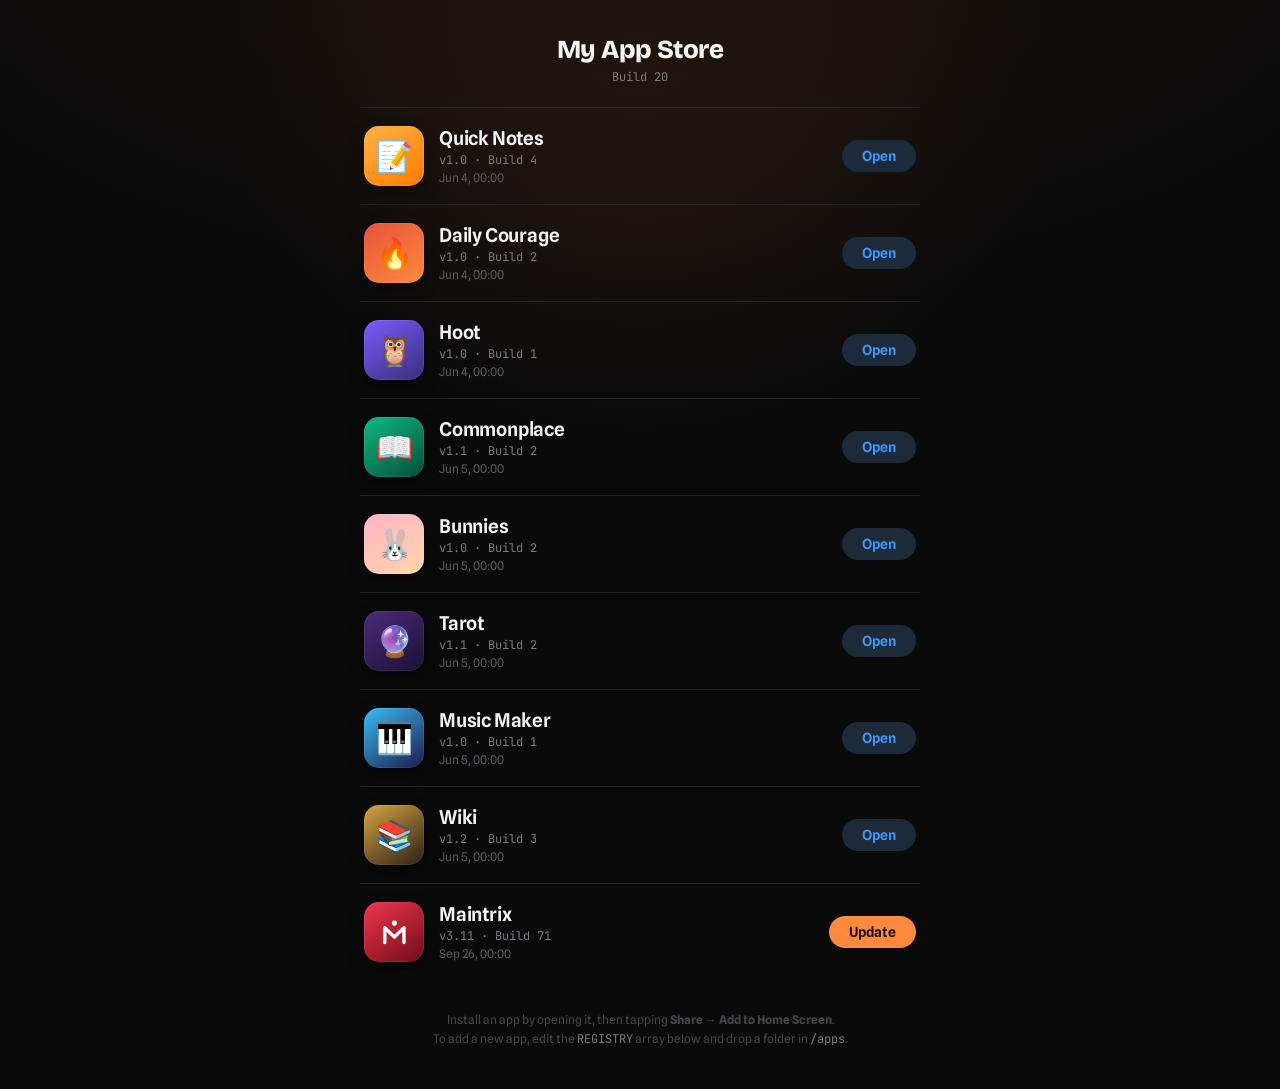
==== store/index.html @ 428ab2d7 "Maintrix 3.11 Co-Authored-By: Claude Opus 5.5 <noreply@anthropic.com>" ====
<!DOCTYPE html>
<html lang="en">
<head>
<meta charset="UTF-8">
<meta name="viewport" content="width=device-width, initial-scale=1, viewport-fit=cover">
<title>My App Store</title>

<!-- Makes THIS store installable to the home screen on iOS -->
<meta name="apple-mobile-web-app-capable" content="yes">
<meta name="apple-mobile-web-app-status-bar-style" content="black-translucent">
<meta name="apple-mobile-web-app-title" content="App Store">
<meta name="theme-color" content="#0a0a0b">
<link rel="manifest" href="manifest.json">
<link rel="apple-touch-icon" sizes="180x180" href="apple-touch-icon.png">

<link rel="preconnect" href="https://fonts.googleapis.com">
<link rel="preconnect" href="https://fonts.gstatic.com" crossorigin>
<link href="https://fonts.googleapis.com/css2?family=Bricolage+Grotesque:opsz,wght@12..96,500;12..96,700;12..96,800&family=Spline+Sans:wght@400;500;600&family=JetBrains+Mono:wght@500&display=swap" rel="stylesheet">

<style>
  :root{
    --bg:#0a0a0b;
    --surface:#141416;
    --surface-2:#1c1c1f;
    --line:#262629;
    --text:#f4f4f5;
    --muted:#7c7c84;
    --accent:#ff8a3d;        /* warm amber — your build, not Apple's */
    --accent-soft:#ff8a3d22;
    --blue:#3d9bff;          /* "Open" actions */
  }
  *{box-sizing:border-box;margin:0;padding:0;-webkit-tap-highlight-color:transparent;}
  body{
    background:var(--bg);
    color:var(--text);
    font-family:'Spline Sans',sans-serif;
    min-height:100vh;
    padding:max(20px,env(safe-area-inset-top)) 18px calc(40px + env(safe-area-inset-bottom));
    background-image:
      radial-gradient(120% 80% at 50% -10%, #1a120c 0%, transparent 55%),
      radial-gradient(circle at 50% 0%, var(--accent-soft) 0%, transparent 40%);
    background-attachment:fixed;
  }
  header{text-align:center;padding:14px 0 22px;}
  header h1{
    font-family:'Bricolage Grotesque',sans-serif;
    font-weight:800;
    font-size:26px;
    letter-spacing:-.02em;
  }
  header .build{
    font-family:'JetBrains Mono',monospace;
    font-size:12px;
    color:var(--muted);
    margin-top:4px;
  }
  .divider{height:1px;background:var(--line);max-width:560px;margin:0 auto;}
  .list{max-width:560px;margin:0 auto;}
  .app{
    display:flex;align-items:center;gap:15px;
    padding:18px 4px;
    border-bottom:1px solid var(--line);
    animation:rise .5s cubic-bezier(.2,.7,.2,1) backwards;
  }
  .app:last-child{border-bottom:none;}
  .icon{
    width:60px;height:60px;flex:0 0 60px;
    border-radius:15px;
    display:grid;place-items:center;
    font-size:30px;line-height:1;
    box-shadow:inset 0 0 0 1px #ffffff14, 0 6px 16px #0006;
  }
  .meta{flex:1;min-width:0;}
  .meta h2{font-size:19px;font-weight:600;letter-spacing:-.01em;}
  .meta .ver{
    font-family:'JetBrains Mono',monospace;
    font-size:12px;color:var(--muted);margin-top:3px;
  }
  .meta .date{font-size:12px;color:#5a5a61;margin-top:2px;}
  .btn{
    flex:0 0 auto;
    border:none;cursor:pointer;
    font-family:'Spline Sans',sans-serif;font-weight:600;font-size:14px;
    padding:8px 20px;border-radius:30px;
    transition:transform .12s ease, filter .12s ease;
    text-decoration:none;
  }
  .btn:active{transform:scale(.94);}
  .btn.open{background:#1d2a3a;color:var(--blue);}
  .btn.update{background:var(--accent);color:#1a0d04;}
  .btn.update:hover{filter:brightness(1.08);}
  footer{
    max-width:560px;margin:30px auto 0;
    text-align:center;color:#46464d;font-size:12px;line-height:1.6;
  }
  footer code{font-family:'JetBrains Mono',monospace;color:var(--muted);}
  @keyframes rise{from{opacity:0;transform:translateY(10px);}to{opacity:1;transform:none;}}
</style>
</head>
<body>

<header>
  <h1>My App Store</h1>
  <div class="build" id="build">Build 1</div>
</header>
<div class="divider"></div>

<main class="list" id="list"></main>

<footer>
  Install an app by opening it, then tapping <strong>Share → Add to Home Screen</strong>.<br>
  To add a new app, edit the <code>REGISTRY</code> array below and drop a folder in <code>/apps</code>.
</footer>

<script>
  /* ──────────────────────────────────────────────────────────
     THE REGISTRY — this is your store. One entry per app.
     Point Claude Code here: "add an app to the REGISTRY and
     scaffold its folder under /apps/<id>/".
     ────────────────────────────────────────────────────────── */
  const STORE_BUILD = 20;

  const REGISTRY = [
    {
      id: "notes",                    // folder name under /apps/
      name: "Quick Notes",
      version: "1.0",
      build: 4,
      updated: "2026-06-04",
      icon: "📝",
      bg: "linear-gradient(145deg,#ffb347,#ff7a00)",
      status: "open"                  // "open" or "update"
    },
    {
      id: "courage",
      name: "Daily Courage",
      version: "1.0",
      build: 2,
      updated: "2026-06-04",
      icon: "🔥",
      bg: "linear-gradient(145deg,#e8523a,#ff8a3d)",
      status: "open"
    },
    {
      id: "hoot",
      name: "Hoot",
      version: "1.0",
      build: 1,
      updated: "2026-06-04",
      icon: "🦉",
      bg: "linear-gradient(145deg,#7b5cff,#3a2d7a)",
      status: "open"
    },
    {
      id: "commonplace",
      name: "Commonplace",
      version: "1.1",
      build: 2,
      updated: "2026-06-05",
      icon: "📖",
      bg: "linear-gradient(145deg,#10b981,#064e3b)",
      status: "open"
    },
    {
      id: "bunnies",
      name: "Bunnies",
      version: "1.0",
      build: 2,
      updated: "2026-06-05",
      icon: "🐰",
      bg: "linear-gradient(145deg,#ffb3c6,#ffd6a8)",
      status: "open"
    },
    {
      id: "tarot",
      name: "Tarot",
      version: "1.1",
      build: 2,
      updated: "2026-06-05",
      icon: "🔮",
      bg: "linear-gradient(145deg,#4a2a7a,#1b1233)",
      status: "open"
    },
    {
      id: "musicmaker",
      name: "Music Maker",
      version: "1.0",
      build: 1,
      updated: "2026-06-05",
      icon: "🎹",
      bg: "linear-gradient(145deg,#38bdf8,#1e1b4b)",
      status: "open"
    },
    {
      id: "wiki",
      name: "Wiki",
      version: "1.2",
      build: 3,
      updated: "2026-06-05",
      icon: "📚",
      bg: "linear-gradient(145deg,#d9a441,#2a2016)",
      status: "open"
    },
    {
      id: "maintrix",
      url: "../",
      name: "Maintrix",
      version: "3.11",
      build: 71,
      updated: "2026-09-26",
      icon: '<svg width="58%" height="58%" viewBox="0 0 24 24" fill="none" aria-hidden="true"><path d="M5.4 19V8.8l6.6 6.4 6.6-6.4V19" stroke="#fff" stroke-width="2.3" stroke-linecap="round" stroke-linejoin="round"/><circle cx="12" cy="5.6" r="1.75" fill="#fff"/></svg>',
      bg: "linear-gradient(145deg,#f2364a,#700c1c)",
      status: "update"
    }
  ];

  /* ── render ── */
  document.getElementById('build').textContent = 'Build ' + STORE_BUILD;
  const list = document.getElementById('list');

  REGISTRY.forEach((app, i) => {
    const row = document.createElement('div');
    row.className = 'app';
    row.style.animationDelay = (i * 60) + 'ms';

    const isUpdate = app.status === 'update';
    const btnClass = isUpdate ? 'update' : 'open';
    const btnLabel = isUpdate ? 'Update' : 'Open';

    row.innerHTML = `
      <div class="icon" style="background:${app.bg}">${app.icon}</div>
      <div class="meta">
        <h2>${app.name}</h2>
        <div class="ver">v${app.version} · Build ${app.build}</div>
        <div class="date">${formatDate(app.updated)}</div>
      </div>
      <a class="btn ${btnClass}" href="${app.url || ('../apps/' + app.id + '/index.html')}">${btnLabel}</a>
    `;
    list.appendChild(row);
  });

  function formatDate(iso){
    if(!iso) return '';
    const d = new Date(iso + 'T00:00:00');
    return d.toLocaleDateString('en-US',{month:'short',day:'numeric'}) +
           ', ' + d.toTimeString().slice(0,5);
  }

  /* register the store's own service worker (no-ops if unsupported / file://) */
  if ('serviceWorker' in navigator) {
    navigator.serviceWorker.register('sw.js').catch(()=>{});
  }
</script>
</body>
</html>
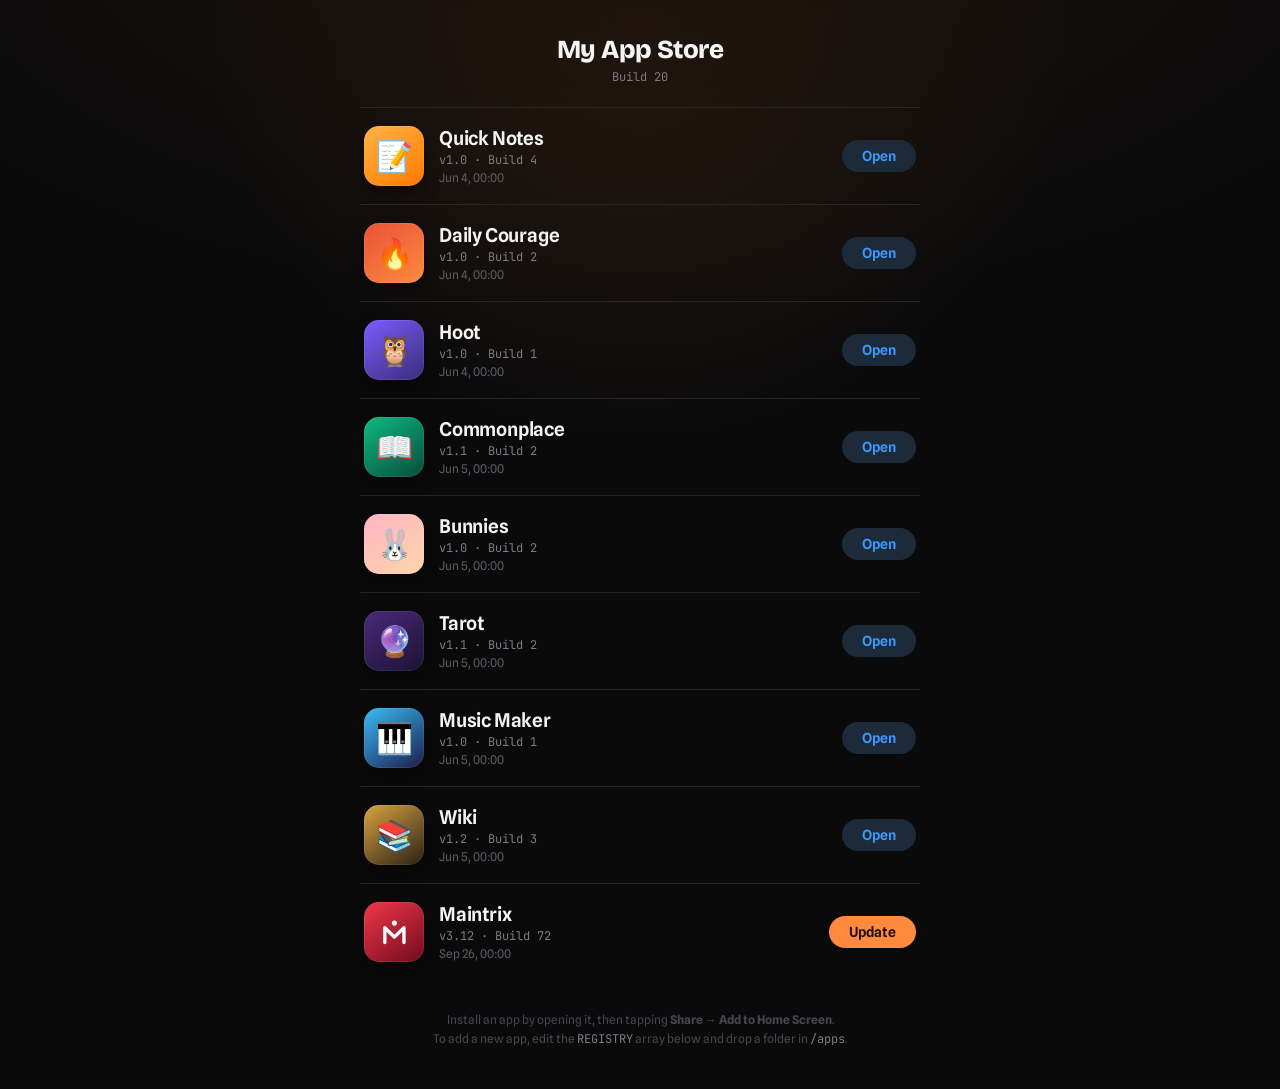
==== commit 7acfb505: "Maintrix 3.12 Co-Authored-By: Claude Opus 5.5 <noreply@anthropic.com>" ====
--- a/store/index.html
+++ b/store/index.html
@@ -205,8 +205,8 @@
       id: "maintrix",
       url: "../",
       name: "Maintrix",
-      version: "3.11",
-      build: 71,
+      version: "3.12",
+      build: 72,
       updated: "2026-09-26",
       icon: '<svg width="58%" height="58%" viewBox="0 0 24 24" fill="none" aria-hidden="true"><path d="M5.4 19V8.8l6.6 6.4 6.6-6.4V19" stroke="#fff" stroke-width="2.3" stroke-linecap="round" stroke-linejoin="round"/><circle cx="12" cy="5.6" r="1.75" fill="#fff"/></svg>',
       bg: "linear-gradient(145deg,#f2364a,#700c1c)",
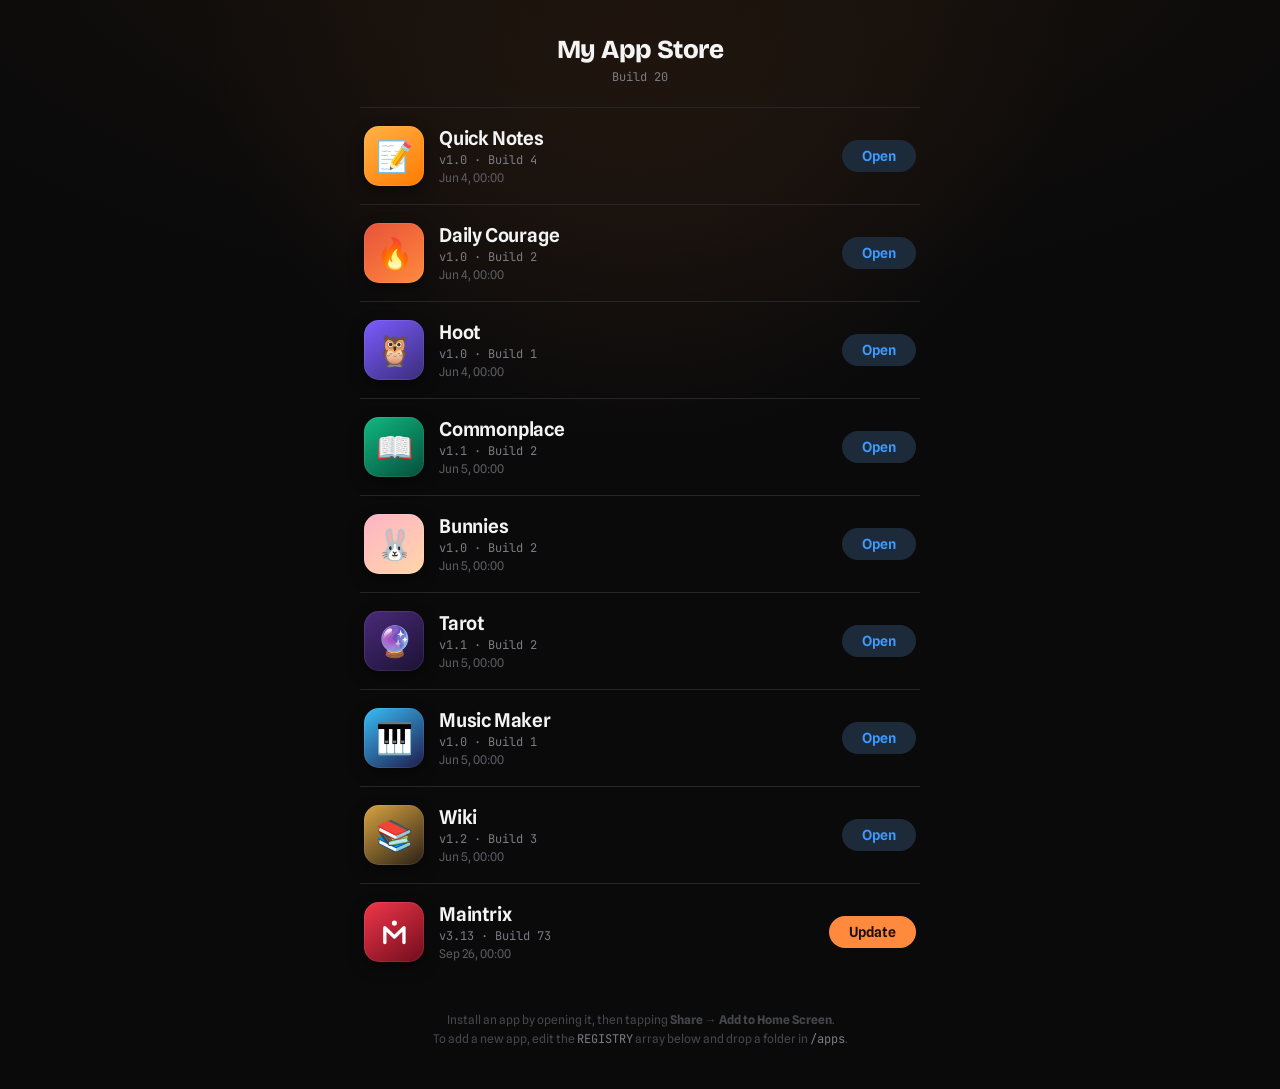
==== commit df2be317: "Maintrix 3.13 Co-Authored-By: Claude Opus 5.5 <noreply@anthropic.com>" ====
--- a/store/index.html
+++ b/store/index.html
@@ -205,8 +205,8 @@
       id: "maintrix",
       url: "../",
       name: "Maintrix",
-      version: "3.12",
-      build: 72,
+      version: "3.13",
+      build: 73,
       updated: "2026-09-26",
       icon: '<svg width="58%" height="58%" viewBox="0 0 24 24" fill="none" aria-hidden="true"><path d="M5.4 19V8.8l6.6 6.4 6.6-6.4V19" stroke="#fff" stroke-width="2.3" stroke-linecap="round" stroke-linejoin="round"/><circle cx="12" cy="5.6" r="1.75" fill="#fff"/></svg>',
       bg: "linear-gradient(145deg,#f2364a,#700c1c)",
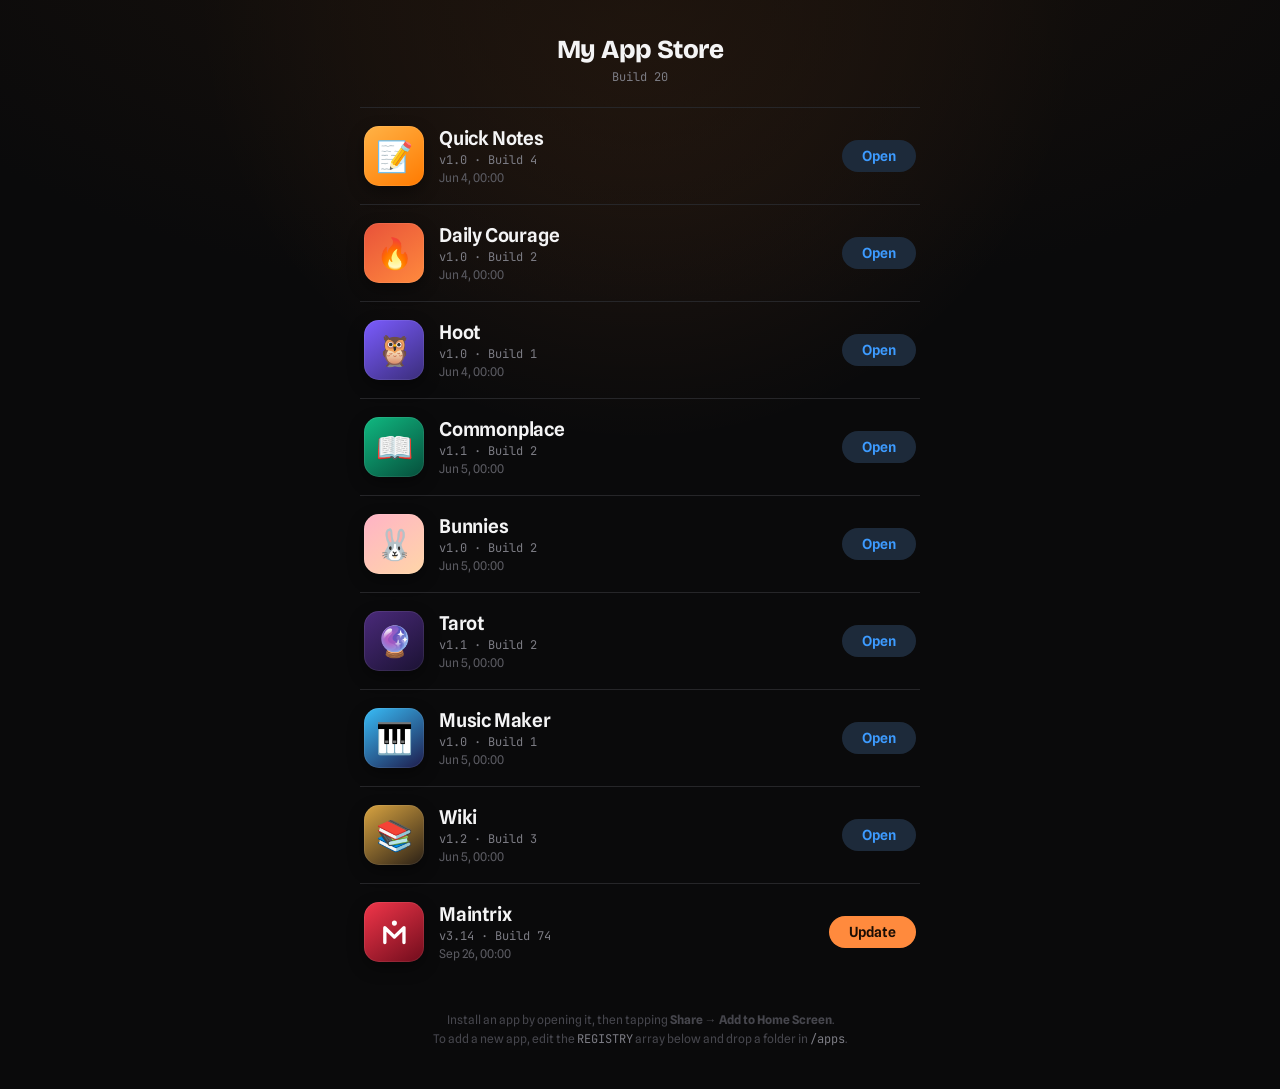
==== commit 7f25bd9a: "Maintrix 3.14 Co-Authored-By: Claude Opus 5.5 <noreply@anthropic.com>" ====
--- a/store/index.html
+++ b/store/index.html
@@ -205,8 +205,8 @@
       id: "maintrix",
       url: "../",
       name: "Maintrix",
-      version: "3.13",
-      build: 73,
+      version: "3.14",
+      build: 74,
       updated: "2026-09-26",
       icon: '<svg width="58%" height="58%" viewBox="0 0 24 24" fill="none" aria-hidden="true"><path d="M5.4 19V8.8l6.6 6.4 6.6-6.4V19" stroke="#fff" stroke-width="2.3" stroke-linecap="round" stroke-linejoin="round"/><circle cx="12" cy="5.6" r="1.75" fill="#fff"/></svg>',
       bg: "linear-gradient(145deg,#f2364a,#700c1c)",
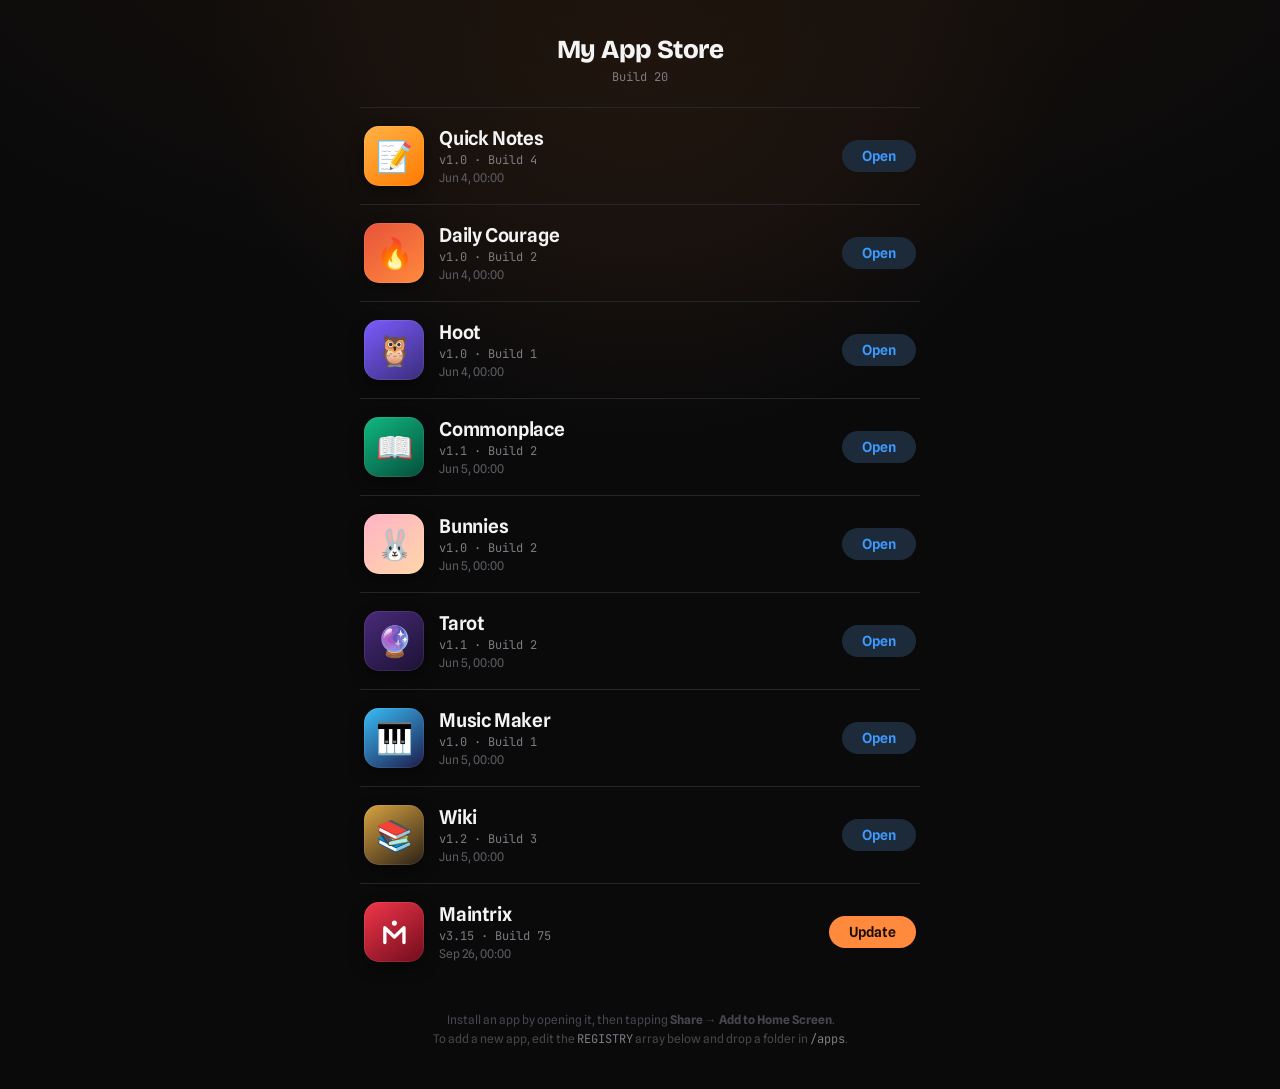
==== commit 9cae3630: "Maintrix 3.15 Co-Authored-By: Claude Opus 5.5 <noreply@anthropic.com>" ====
--- a/store/index.html
+++ b/store/index.html
@@ -205,8 +205,8 @@
       id: "maintrix",
       url: "../",
       name: "Maintrix",
-      version: "3.14",
-      build: 74,
+      version: "3.15",
+      build: 75,
       updated: "2026-09-26",
       icon: '<svg width="58%" height="58%" viewBox="0 0 24 24" fill="none" aria-hidden="true"><path d="M5.4 19V8.8l6.6 6.4 6.6-6.4V19" stroke="#fff" stroke-width="2.3" stroke-linecap="round" stroke-linejoin="round"/><circle cx="12" cy="5.6" r="1.75" fill="#fff"/></svg>',
       bg: "linear-gradient(145deg,#f2364a,#700c1c)",
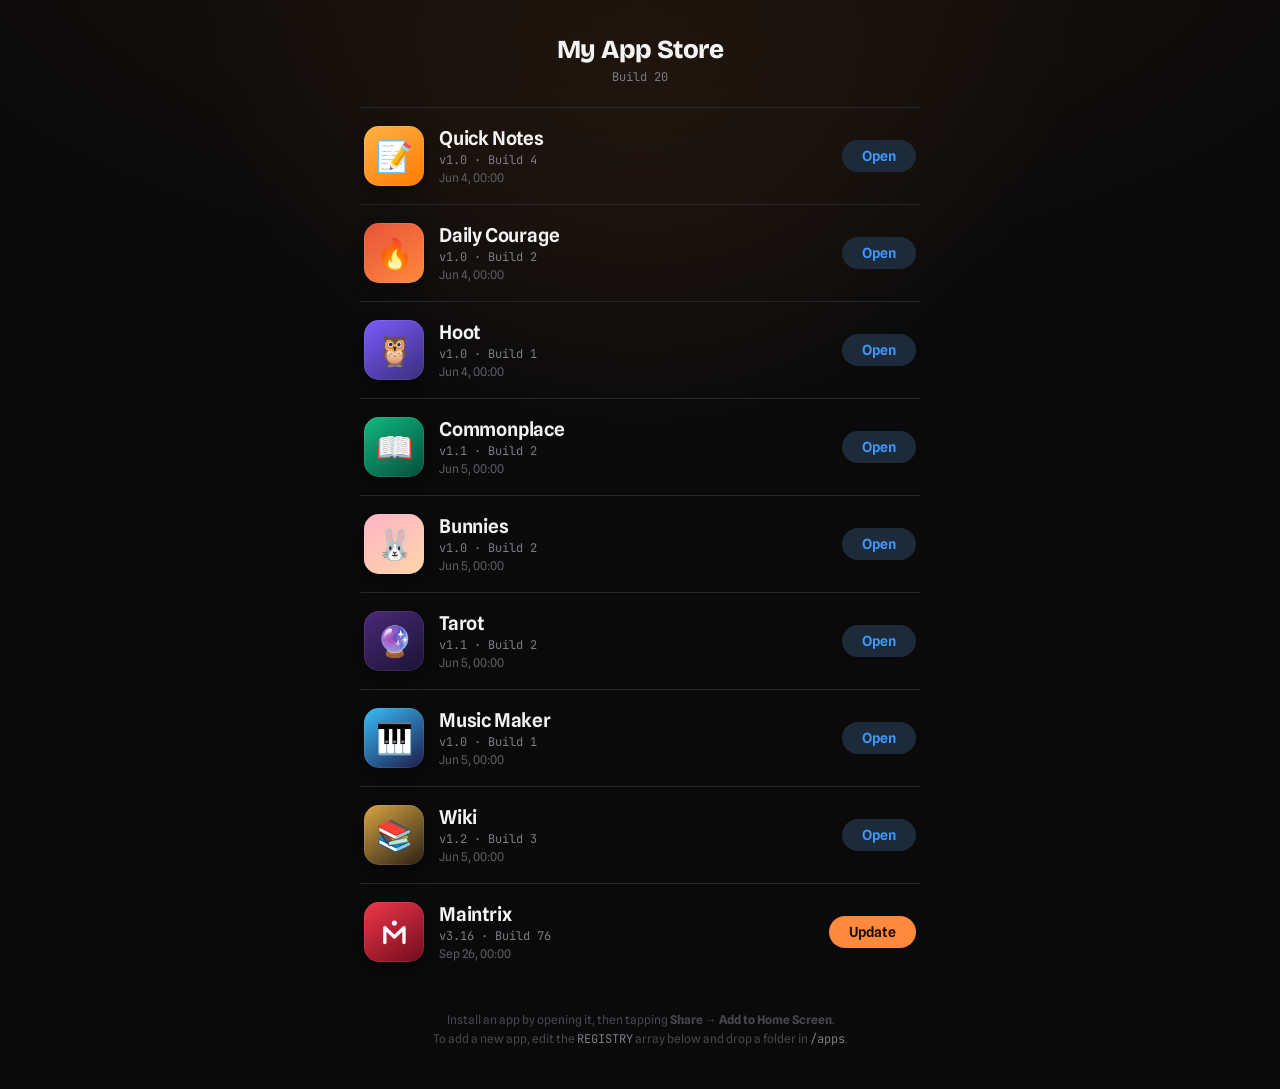
==== commit f717e486: "Maintrix 3.16 Co-Authored-By: Claude Opus 5.5 <noreply@anthropic.com>" ====
--- a/store/index.html
+++ b/store/index.html
@@ -205,8 +205,8 @@
       id: "maintrix",
       url: "../",
       name: "Maintrix",
-      version: "3.15",
-      build: 75,
+      version: "3.16",
+      build: 76,
       updated: "2026-09-26",
       icon: '<svg width="58%" height="58%" viewBox="0 0 24 24" fill="none" aria-hidden="true"><path d="M5.4 19V8.8l6.6 6.4 6.6-6.4V19" stroke="#fff" stroke-width="2.3" stroke-linecap="round" stroke-linejoin="round"/><circle cx="12" cy="5.6" r="1.75" fill="#fff"/></svg>',
       bg: "linear-gradient(145deg,#f2364a,#700c1c)",
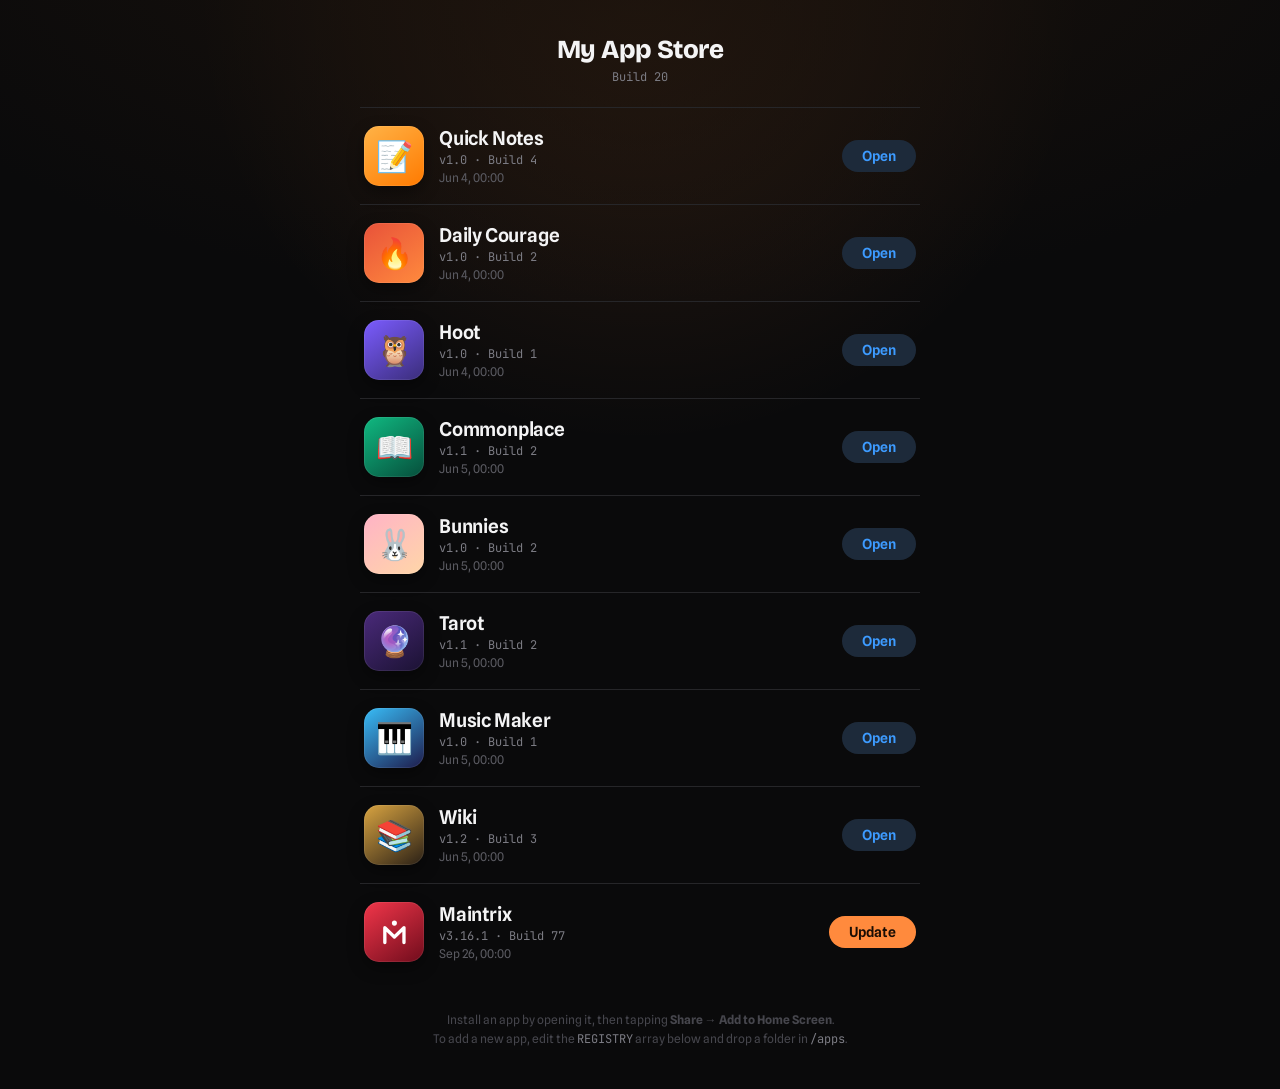
==== commit 8c188839: "Maintrix 3.16.1 Co-Authored-By: Claude Opus 5.5 <noreply@anthropic.com>" ====
--- a/store/index.html
+++ b/store/index.html
@@ -205,8 +205,8 @@
       id: "maintrix",
       url: "../",
       name: "Maintrix",
-      version: "3.16",
-      build: 76,
+      version: "3.16.1",
+      build: 77,
       updated: "2026-09-26",
       icon: '<svg width="58%" height="58%" viewBox="0 0 24 24" fill="none" aria-hidden="true"><path d="M5.4 19V8.8l6.6 6.4 6.6-6.4V19" stroke="#fff" stroke-width="2.3" stroke-linecap="round" stroke-linejoin="round"/><circle cx="12" cy="5.6" r="1.75" fill="#fff"/></svg>',
       bg: "linear-gradient(145deg,#f2364a,#700c1c)",
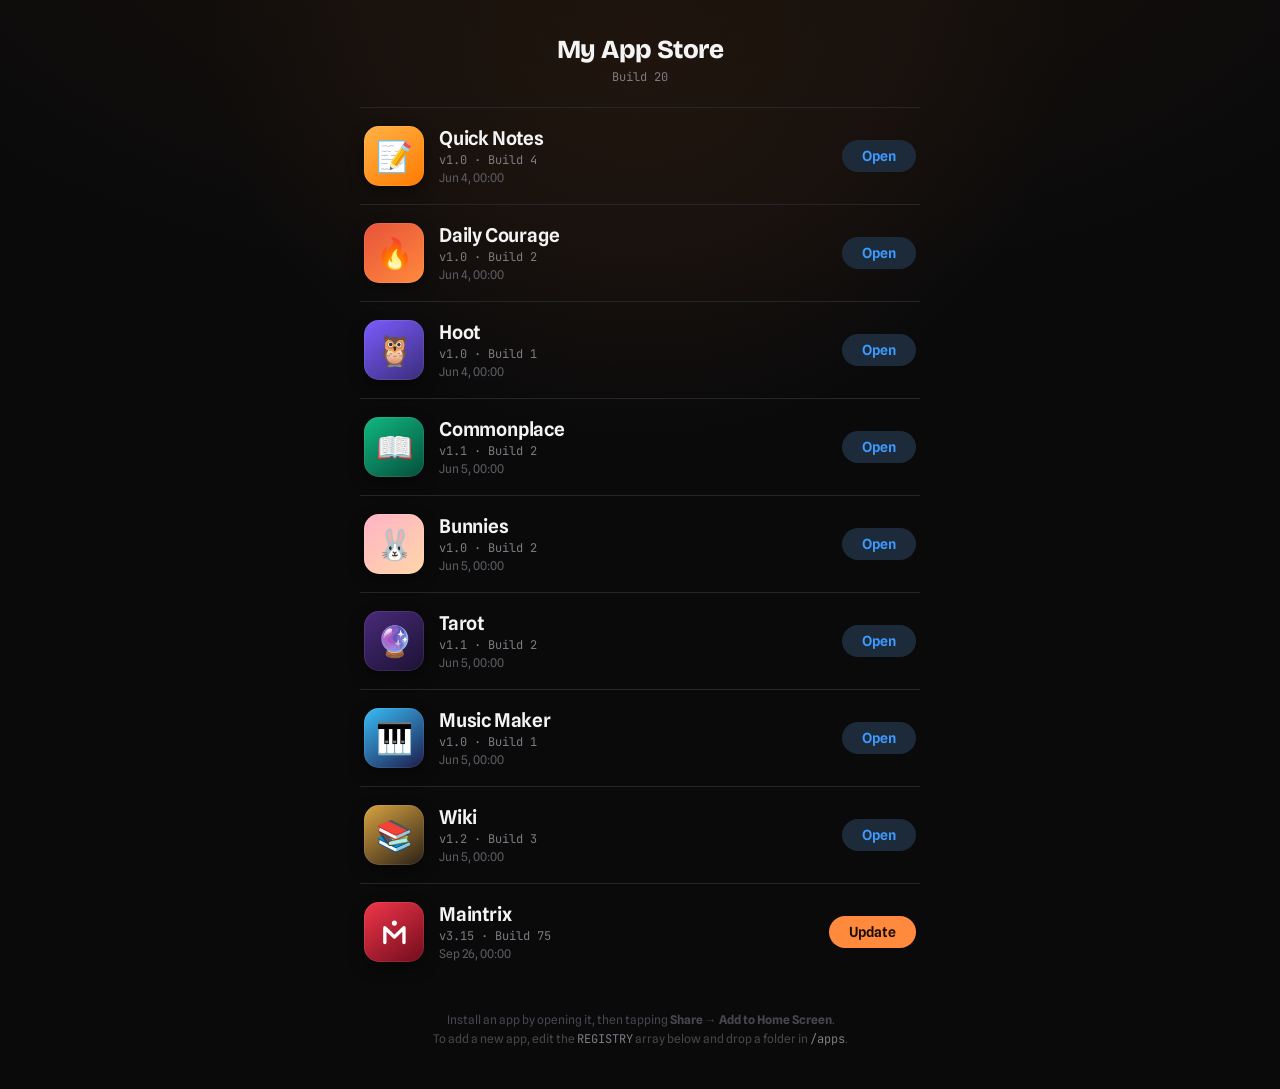
==== commit eb82c809: "Maintrix 3.15 (3.16 rolled back) Co-Authored-By: Claude Opus 5.5 <noreply@anthropic.com>" ====
--- a/store/index.html
+++ b/store/index.html
@@ -205,8 +205,8 @@
       id: "maintrix",
       url: "../",
       name: "Maintrix",
-      version: "3.16.1",
-      build: 77,
+      version: "3.15",
+      build: 75,
       updated: "2026-09-26",
       icon: '<svg width="58%" height="58%" viewBox="0 0 24 24" fill="none" aria-hidden="true"><path d="M5.4 19V8.8l6.6 6.4 6.6-6.4V19" stroke="#fff" stroke-width="2.3" stroke-linecap="round" stroke-linejoin="round"/><circle cx="12" cy="5.6" r="1.75" fill="#fff"/></svg>',
       bg: "linear-gradient(145deg,#f2364a,#700c1c)",
